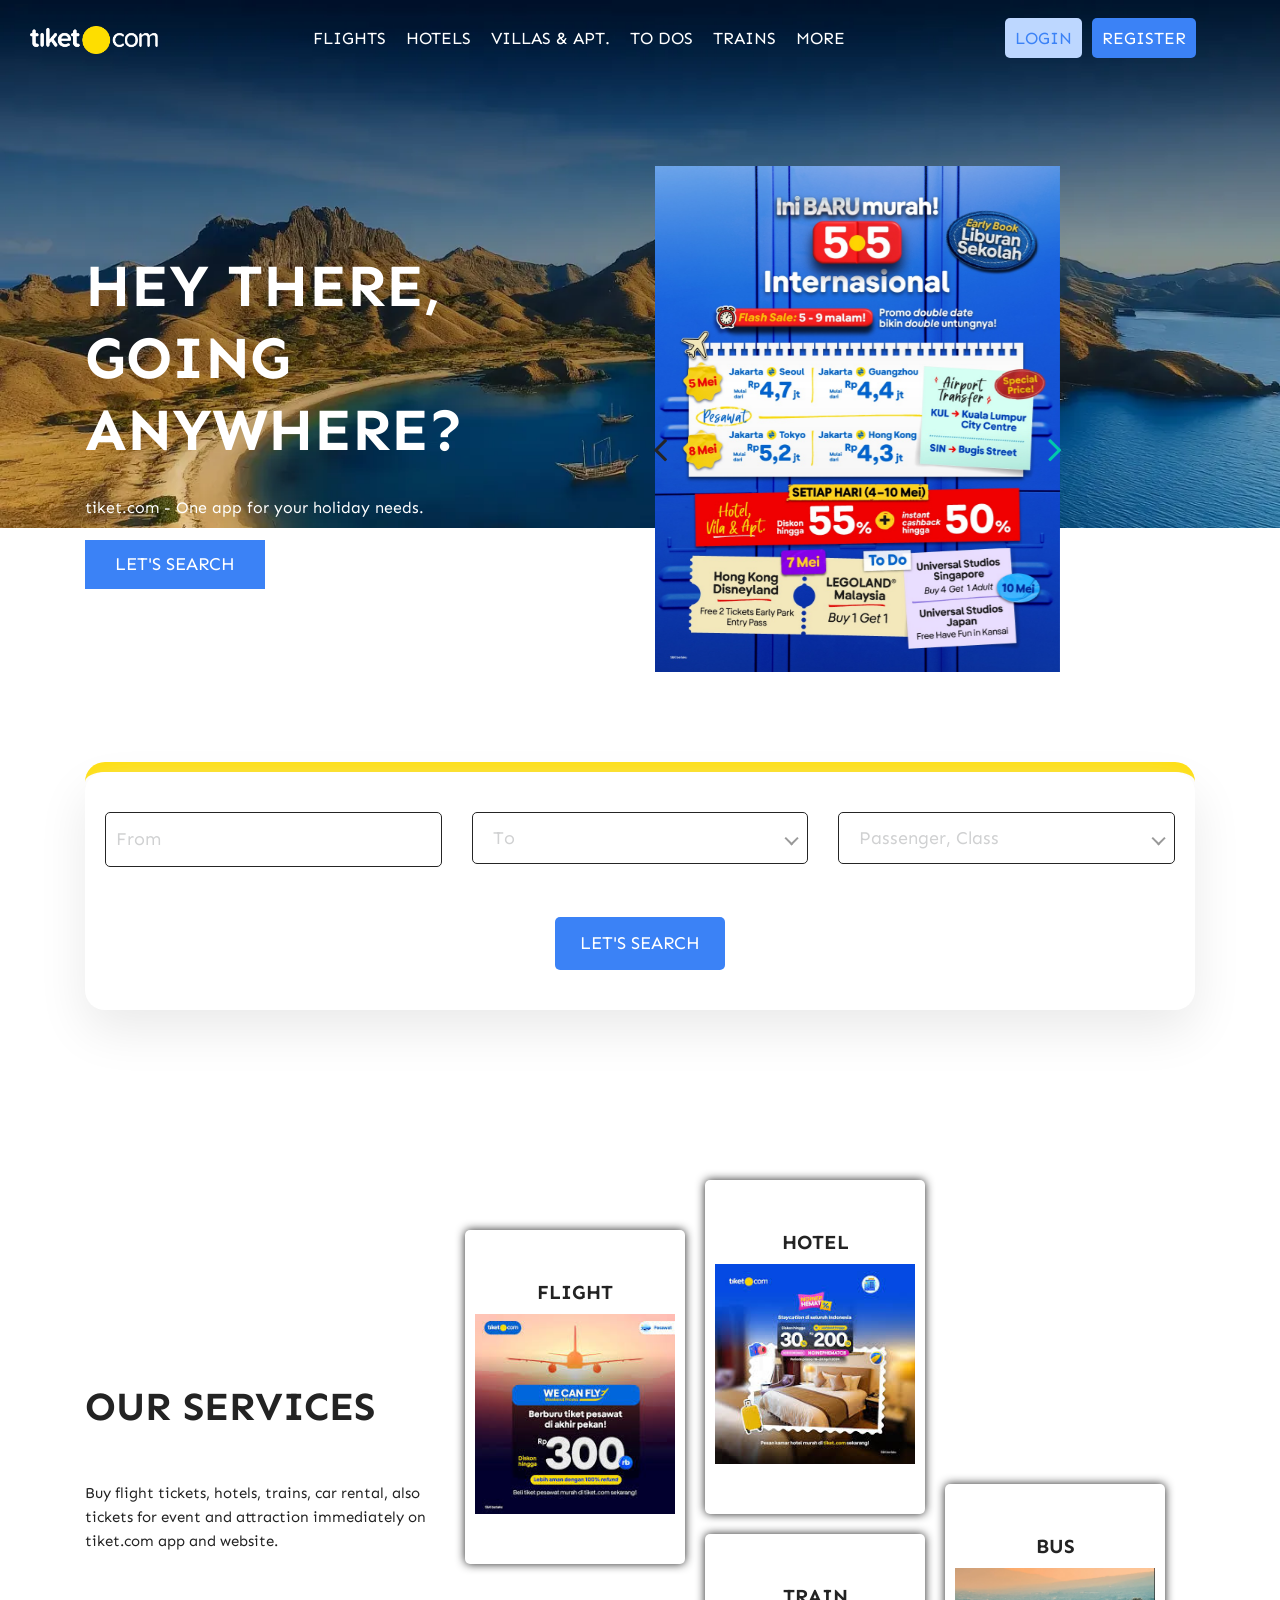
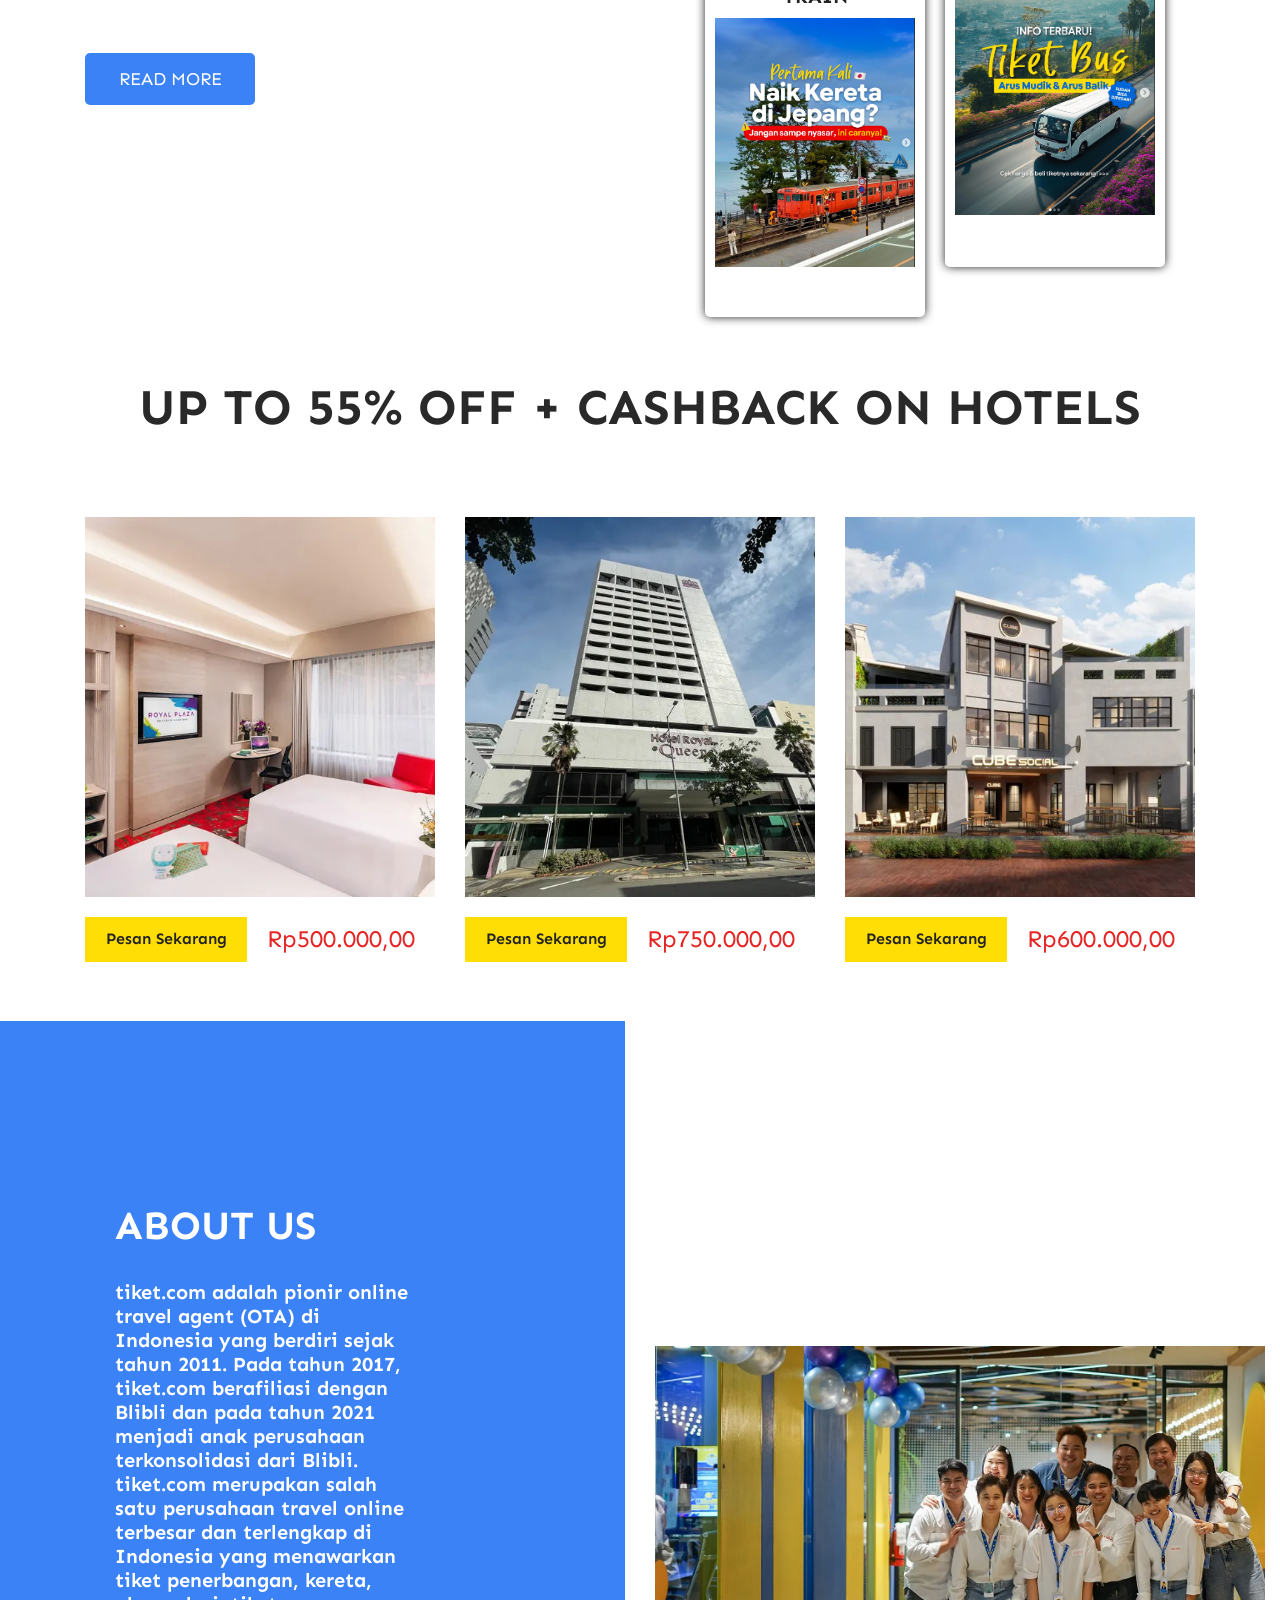
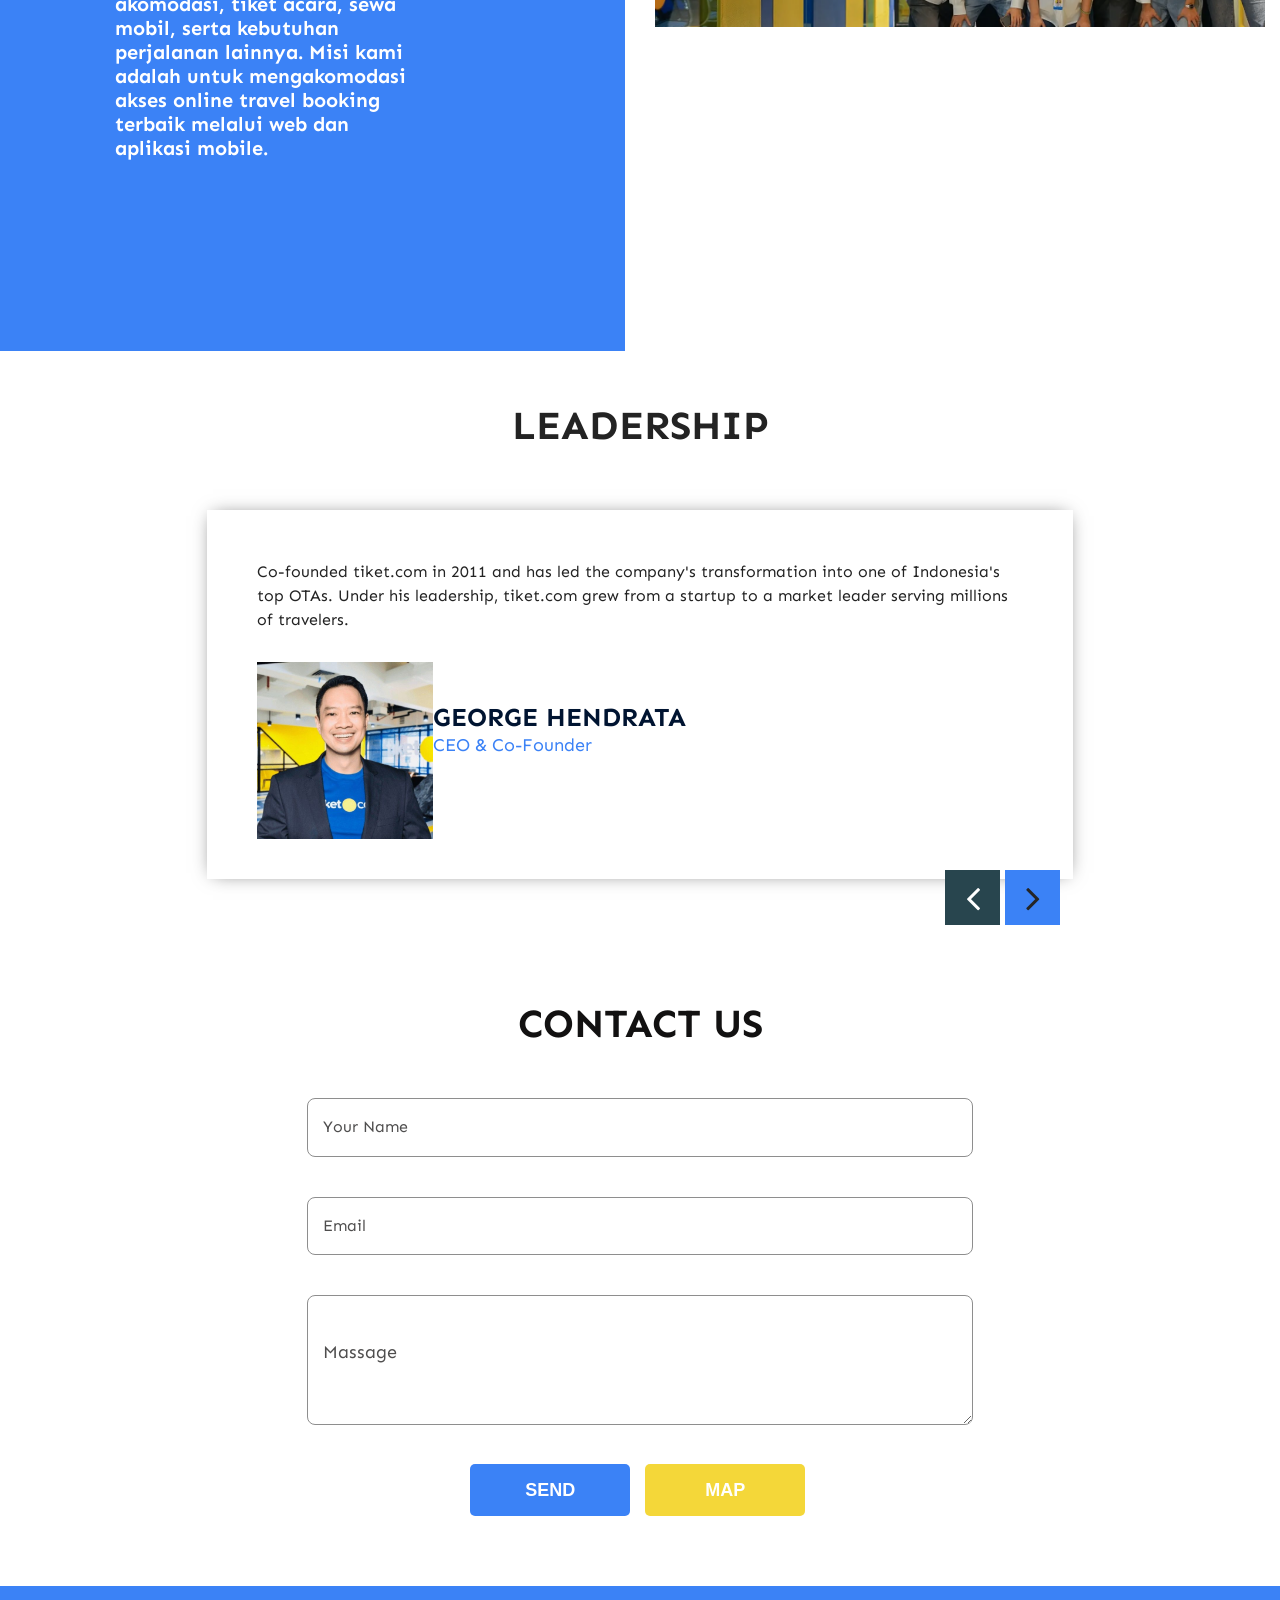
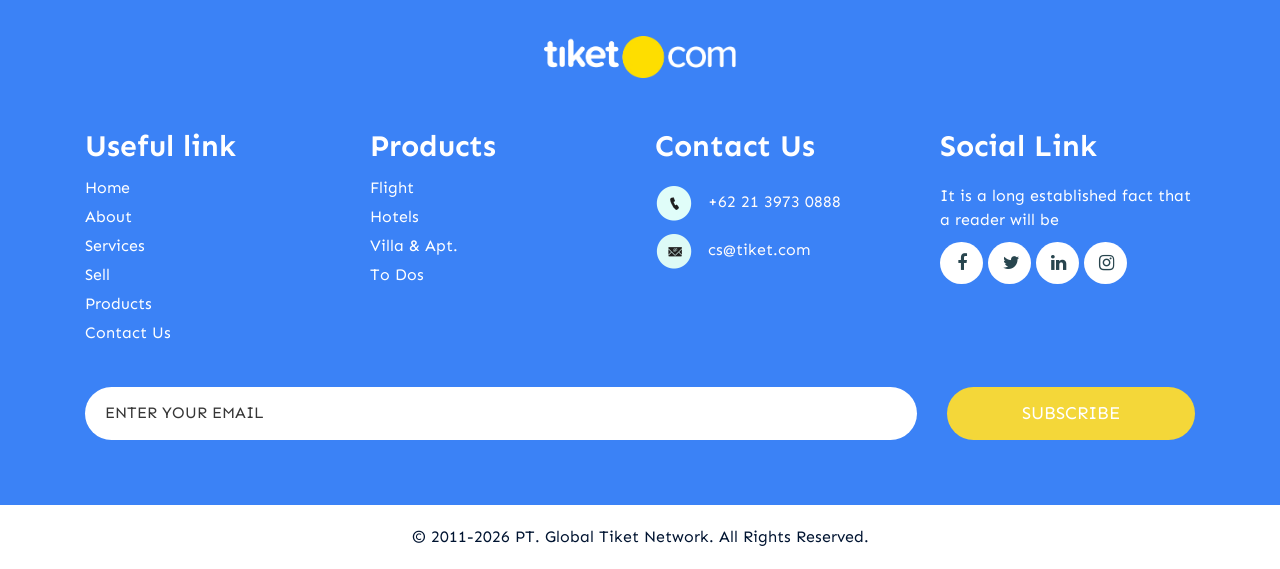
==== 5026241171.html @ 8391f73b "ETS 2026" ====
<!DOCTYPE html>
<html>

<head>
    <!-- basic -->
    <meta charset="utf-8">
    <meta http-equiv="X-UA-Compatible" content="IE=edge">
    <meta name="viewport" content="width=device-width, initial-scale=1">
    <!-- mobile metas -->
    <meta name="viewport" content="width=device-width, initial-scale=1">
    <meta name="viewport" content="initial-scale=1, maximum-scale=1">
    <!-- site metas -->
    <title>Prefix</title>
    <meta name="keywords" content="">
    <meta name="description" content="">
    <meta name="author" content="">
    <!-- bootstrap css -->
    <link rel="stylesheet" type="text/css" href="css/bootstrap.min.css">
    <!-- style css -->
    <link rel="stylesheet" type="text/css" href="css/style.css">
    <!-- Responsive-->
    <link rel="stylesheet" href="css/responsive.css">
    <!-- fevicon -->
    <link rel="icon" href="images/fevicon.png" type="image/gif" />
    <!-- font css -->
    <link href="https://fonts.googleapis.com/css2?family=Sen:wght@400;700;800&display=swap" rel="stylesheet">
    <!-- Scrollbar Custom CSS -->
    <link rel="stylesheet" href="css/jquery.mCustomScrollbar.min.css">
    <!-- Tweaks for older IEs-->
    <link rel="stylesheet" href="https://netdna.bootstrapcdn.com/font-awesome/4.0.3/css/font-awesome.css">
</head>

<body>
    <div class="header_section" style="background-image: url(/images/background.webp);">
        <div class="container-fluid">
            <nav class="navbar navbar-expand-lg navbar-light bg-light">
                <a class="navbar-brand" href="index.html"><img src="images/logo-tiket-terang.webp" height="32px"
                        width="128px"></a>
                <button class="navbar-toggler" type="button" data-toggle="collapse"
                    data-target="#navbarSupportedContent" aria-controls="navbarSupportedContent" aria-expanded="false"
                    aria-label="Toggle navigation">
                    <span class="navbar-toggler-icon"></span>
                </button>
                <div class="collapse navbar-collapse" id="navbarSupportedContent">
                    <ul class="navbar-nav ml-auto">
                        <li class="">
                            <a class="nav-link" href="index.html">Flights</a>
                        </li>
                        <li class="nav-item">
                            <a class="nav-link" href="about.html">Hotels</a>
                        </li>
                        <li class="nav-item">
                            <a class="nav-link" href="pricing.html">Villas & Apt.</a>
                        </li>
                        <li class="nav-item">
                            <a class="nav-link" href="shop.html">To Dos</a>
                        </li>
                        <li class="nav-item">
                            <a class="nav-link" href="services.html">Trains</a>
                        </li>
                        <li class="nav-item">
                            <a class="nav-link" href="services.html">More</a>
                        </li>
                    </ul>
                    <form class="form-inline my-2 my-lg-0">
                        <div class="login_bt">
                            <ul>
                                <li class="active"><a href="#"
                                        style="    background-color: #bdd7ff; color: #3B82F6;">Login </a></li>
                                <li class="active"><a href="#" style="    background-color: #3B82F6;">Register</a></li>
                            </ul>
                        </div>
                    </form>
                </div>
            </nav>
        </div>
        <!-- banner section start -->
        <div class="banner_section layout_padding">
            <div class="container">
                <div class="row" style="display: flex; justify-content: center; align-items: center;">
                    <div class="col-md-6">
                        <h1 class="banner_taital">Hey there,
                            <span style="color: white;">going anywhere?</span>
                        </h1>
                        <p class="banner_text">tiket.com - One app for your holiday needs.</p>
                        <button class="started_text" style="background-color: #3B82F6;"><a href="#">Let's
                                Search</a></button>
                    </div>
                    <div class="col-md-6">
                        <div id="banner_slider" class="carousel slide" data-ride="carousel"
                            style="width: 75%; height: auto  ;">
                            <div class="carousel-inner">
                                <div class="carousel-item active">
                                    <div class="banner_img"><img src="images/postingan 1.jpg"></div>
                                </div>
                                <div class="carousel-item">
                                    <div class="banner_img"><img src="images/postingan 2.jpg"></div>
                                </div>
                            </div>
                            <a class="carousel-control-prev" href="#banner_slider" role="button" data-slide="prev">
                                <i class="fa fa-angle-left"></i>
                            </a>
                            <a class="carousel-control-next" href="#banner_slider" role="button" data-slide="next">
                                <i class="fa fa-angle-right"></i>
                            </a>
                        </div>
                    </div>
                </div>
            </div>
        </div>
        <!-- banner section end -->
    </div>
    <!-- header section end -->
    <!-- select box section start -->
    <div class="container">
        <div class="select_box_section">
            <div class="select_box_main">
                <div class="row">
                    <div class="col-md-4 select-outline">
                        <input type="text" class="enter_bt" placeholder="From" name="Enter Keywords">
                    </div>
                    <div class="col-md-4 select-outline">
                        <select class="mdb-select md-form md-outline colorful-select dropdown-primary">
                            <option value="" disabled selected>To</option>
                            <option value="1">Jakarta</option>
                            <option value="2">Surabaya</option>
                            <option value="3">Bali</option>
                        </select>
                    </div>
                    <div class="col-md-4 select-outline">
                        <select class="mdb-select md-form md-outline colorful-select dropdown-primary">
                            <option value="" disabled selected>Passenger, Class</option>
                            <option value="1">Adult</option>
                            <option value="2">Children </option>
                        </select>
                    </div>
                    <div class="search_btn"><a href="#">Let's Search</a></div>
                </div>
            </div>
        </div>
    </div>
    <!-- services section start -->
    <div class="services_section layout_padding">
        <div class="container">
            <div class="row" style="display: flex; justify-content: center; align-items: center;">
                <div class="col-md-4">
                    <h1 class="services_taital">Our Services</h1>
                    <p class=" services_text">Buy flight tickets, hotels, trains, car rental, also tickets for event and
                        attraction immediately on tiket.com app and website. </p>
                    <div class="readmore_btn"><a href="#">Read More</a></div>
                </div>
                <div class="col-md-8">
                    <h1 class="services_taital">
                        <div class="services_box">
                            <div class="services_box_left">
                                <h5 class="fashion_text">Flight</h5>
                                <div><img src="images/pesawat_1.jpeg" style="width: 200px;"></div>
                            </div>
                            <div class="services_box_right">
                                <h5 class="fashion_text">Hotel</h5>
                                <div><img src="images/hotel_1ig.jpeg" style="width: 200px;"></div>
                            </div>
                        </div>
                        <div class="services_box_2">
                            <div class="services_box_left">
                                <h5 class="fashion_text">Train</h5>
                                <div><img src="images/kereta_jepang.png" style="width: 200px;"></div>
                            </div>
                            <div class="services_box_right">
                                <h5 class="fashion_text">Bus</h5>
                                <div><img src="images/bus_ig.png" style="width: 200px;"></div>
                            </div>
                        </div>
                    </h1>
                </div>
            </div>
        </div>
    </div>
    <!-- services section end -->
    <!-- shop section start -->
    <div class="blog_section layout_padding">
        <div class="container">
            <div class="row">
                <div class="col-md-12">
                    <h1 class="blog_taital">Up to 55% off + cashback on hotels</h1>
                </div>
            </div>
            <div class="blog_section_2">
                <div id="main_slider" class="carousel slide" data-ride="carousel">
                    <div class="carousel-inner">
                        <div class="carousel-item active">
                            <div class="row">
                                <div class="col-md-4" style="">
                                    <div class="blog_img"><img src="images/hotel_rooms.webp" style="object-fit: cover;">
                                    </div>
                                    <div class="callnow_btn"
                                        style="display: flex; justify-content: center; align-items: center;">
                                        <div class="chat_bt"><a href="#">Pesan Sekarang</a></div>
                                        <p style="color: #e52424; font-size: 1.5rem;">Rp500.000,00</p>
                                    </div>
                                </div>
                                <div class="col-md-4" style="">
                                    <div class="blog_img"><img src="images/hotel_2.webp" style="object-fit: cover;">
                                    </div>
                                    <div class="callnow_btn"
                                        style="display: flex; justify-content: center; align-items: center;">
                                        <div class="chat_bt"><a href="#">Pesan Sekarang</a></div>
                                        <p style="color: #e52424; font-size: 1.5rem;">Rp750.000,00</p>
                                    </div>
                                </div>
                                <div class="col-md-4" style="">
                                    <div class="blog_img"><img src="images/hotel_3.webp"
                                            style="object-fit: cover; background-size: cover;"></div>
                                    <div class="callnow_btn"
                                        style="display: flex; justify-content: center; align-items: center;">
                                        <div class="chat_bt"><a href="#">Pesan Sekarang</a></div>
                                        <p style="color: #e52424; font-size: 1.5rem;">Rp600.000,00</p>
                                    </div>
                                </div>
                            </div>
                        </div>


                    </div>
                </div>
            </div>
        </div>
    </div>
    <!-- shop section end -->
    <!-- about section start -->
    <div class="about_section layout_padding">
        <div class="container-fluid">
            <div class="row" style="display: flex; justify-content: center; align-items: center;">
                <div class="col-md-6 padding_left0">
                    <div class="about_taital_main">
                        <h1 class="about_taital">About Us</h1>
                        <h6 class="about_text">tiket.com adalah pionir online travel agent (OTA) di Indonesia yang
                            berdiri sejak tahun 2011. Pada tahun 2017, tiket.com berafiliasi dengan Blibli dan pada
                            tahun 2021 menjadi anak perusahaan terkonsolidasi dari Blibli. tiket.com merupakan salah
                            satu perusahaan travel online terbesar dan terlengkap di Indonesia yang menawarkan tiket
                            penerbangan, kereta, akomodasi, tiket acara, sewa mobil, serta kebutuhan perjalanan lainnya.
                            Misi kami adalah untuk mengakomodasi akses online travel booking terbaik melalui web dan
                            aplikasi mobile.</h6>

                    </div>
                </div>
                <div class="col-md-6">
                    <div class="about_img"><img src="images/tiket_career.webp"></div>
                </div>
            </div>
        </div>
    </div>
    <!-- about section end -->
    <!-- pricing section start -->

    <!-- pricing section end -->
    <!-- customer section end -->
    <div class="customer_section layout_padding">
        <div class="container">
            <div class="row">
                <div class="col-sm-12">
                    <h1 class="customer_taital">Leadership</h1>
                </div>
            </div>
        </div>
        <div id="my_slider" class="carousel slide" data-ride="carousel">
            <div class="carousel-inner">
                <div class="carousel-item active">
                    <div class="customer_section_2">
                        <div class="container">
                            <div class="row">
                                <div class="col-md-12">
                                    <div class="box_main">
                                        <div class="customer_main">
                                            <p class="enim_text">Co-founded tiket.com in 2011 and has led the company's
                                                transformation into one of Indonesia's top OTAs. Under his leadership,
                                                tiket.com grew from a startup to a market leader serving millions of
                                                travelers.</p>
                                            <div class="customer_left">
                                                <div class="customer_img"><img src="images/31_George-Hendrata.jpeg"
                                                        width="180px"></div>
                                            </div>
                                            <div class="customer_right">
                                                <h3 class="customer_name">George Hendrata</h3>
                                                <p class="web_text">CEO & Co-Founder</p>
                                            </div>
                                        </div>
                                    </div>
                                </div>
                            </div>
                        </div>
                    </div>
                </div>
                <div class="carousel-item">
                    <div class="customer_section_2">
                        <div class="container">
                            <div class="row">
                                <div class="col-md-12">
                                    <div class="box_main">
                                        <div class="customer_main">
                                            <p class="enim_text">As Co-Founder and Chief Marketing Officer, Gaery drives
                                                tiket.com's brand strategy and marketing initiatives, making "tiket.com
                                                aja" one of the most recognized travel slogans in Indonesia.</p>
                                            <div class="customer_left">
                                                <div class="customer_img"><img src="images/Gaery.jpeg"></div>
                                            </div>
                                            <div class="customer_right">
                                                <h3 class="customer_name">Gaery Undarsa</h3>
                                                <p class="web_text">Co-Founder & CMO</p>
                                            </div>
                                        </div>
                                    </div>
                                </div>
                            </div>
                        </div>
                    </div>
                </div>
            </div>
            <a class="carousel-control-prev" href="#my_slider" role="button" data-slide="prev">
                <i class="fa fa-angle-left"></i>
            </a>
            <a class="carousel-control-next" href="#my_slider" role="button" data-slide="next">
                <i class="fa fa-angle-right"></i>
            </a>
        </div>
    </div>
    <!-- customer section end -->
    <!-- contact section start -->
    <div class="contact_section layout_padding">
        <div class="container">
            <div class="row">
                <div class="col-sm-12">
                    <h1 class="contact_taital contact_heading">Contact Us</h1>
                </div>
            </div>
            <div class="contact_section_2">
                <div class="row">
                    <div class="col-md-12">
                        <div class="mail_section map_form_container">
                            <form action="">
                                <input type="text" class="mail_text" placeholder="Your Name" name="Your Name">
                                <input type="text" class="mail_text" placeholder="Email" name="Email">
                                <textarea class="massage-bt" placeholder="Massage" rows="5" id="comment"
                                    name="Massage"></textarea>
                                <div class="contact_btn_main">
                                    <div class="send_bt active"><a href="#">Send</a></div>
                                    <div class="map_bt"><a href="#" id="showMap">Map</a></div>
                                </div>
                            </form>
                            <div class="map_main map_container">
                                <div class="map-responsive">
                                    <iframe
                                        src="https://www.google.com/maps/embed?pb=!1m18!1m12!1m3!1d3966.4907300621626!2d106.79654457498607!3d-6.198803060726439!2m3!1f0!2f0!3f0!3m2!1i1024!2i768!4f13.1!3m3!1m2!1s0x2e69f3003b2bec7f%3A0x6e328c4db8b97822!2stiket.com%20Jakarta%20Office!5e0!3m2!1sen!2sid!4v1778140917568!5m2!1sen!2sid"
                                        width="600" height="450" style="border:0;" allowfullscreen="" loading="lazy"
                                        referrerpolicy="no-referrer-when-downgrade"></iframe>
                                    <div class="btn_main">
                                        <div class="map_bt d-flex justify-content-center w-100 map_center"><a href="#"
                                                id="showForm">Form</a></div>
                                    </div>
                                </div>
                            </div>
                        </div>
                    </div>
                </div>
            </div>
        </div>
    </div>
    <!-- contact section end -->
    <!-- footer section start -->
    <div class="footer_section layout_padding">
        <div class="container">
            <div class="row">
                <div class="col-md-12">
                    <div class="footer_logo"><img src="images/logo-tiket-terang.webp"
                            style="width: 12rem; height: auto;"></div>
                </div>
            </div>
            <div class="footer_section_2">
                <div class="row">
                    <div class="col-lg-3 col-sm-6">
                        <h2 class="useful_text">Useful link </h2>
                        <div class="footer_menu">
                            <ul>
                                <li><a href="index.html">Home</a></li>
                                <li><a href="about.html">About</a></li>
                                <li><a href="services.html">Services</a></li>
                                <li><a href="sell.html">Sell</a></li>
                                <li><a href="products.html">Products</a></li>
                                <li><a href="contact.html">Contact Us</a></li>
                            </ul>
                        </div>
                    </div>
                    <div class="col-lg-3 col-sm-6">
                        <h2 class="useful_text">Products</h2>
                        <div class="footer_menu">
                            <ul>
                                <li><a href="#">Flight</a></li>
                                <li><a href="jokri.html">Hotels</a></li>
                                <li><a href="begana.html">Villa & Apt.</a></li>
                                <li><a href="sell.html">To Dos</a></li>
                            </ul>
                        </div>
                    </div>
                    <div class="col-lg-3 col-sm-6">
                        <h2 class="useful_text">Contact Us</h2>
                        <div class="location_text"><img src="images/call-icon.png"><span class="padding_left_15"><a
                                    href="#">+62 21 3973 0888</a></span></div>
                        <div class="location_text"><img src="images/mail-icon.png"><span class="padding_left_15"><a
                                    href="#">cs@tiket.com</a></span></div>
                    </div>
                    <div class="col-lg-3 col-sm-6">
                        <h2 class="useful_text">Social Link</h2>
                        <p class="footer_text">It is a long established fact that a reader will be </p>
                        <div class="social_icon">
                            <ul>
                                <li><a href="#"><i class="fa fa-facebook" aria-hidden="true"></i></a></li>
                                <li><a href="#"><i class="fa fa-twitter" aria-hidden="true"></i></a></li>
                                <li><a href="#"><i class="fa fa-linkedin" aria-hidden="true"></i></a></li>
                                <li><a href="#"><i class="fa fa-instagram" aria-hidden="true"></i></a></li>
                            </ul>
                        </div>
                    </div>
                </div>
            </div>
            <div class="input_main">
                <input type="text" class="email_text" placeholder="Enter your email" name="Enter your email">
                <div class="subscribe_bt"><a href="#">Subscribe</a></div>
            </div>
        </div>
    </div>
    <!-- footer section end -->
    <!-- copyright section start -->
    <div class="copyright_section">
        <div class="container">
            <p class="copyright_text">© 2011-2026 PT. Global Tiket Network. All Rights Reserved.</p>
        </div>
    </div>
    <!-- copyright section end -->
    <!-- Javascript files-->
    <script src="js/jquery.min.js"></script>
    <script src="js/popper.min.js"></script>
    <script src="js/bootstrap.bundle.min.js"></script>
    <script src="js/jquery-3.0.0.min.js"></script>
    <script src="js/plugin.js"></script>
    <!-- sidebar -->
    <script src="js/jquery.mCustomScrollbar.concat.min.js"></script>
    <script src="js/custom.js"></script>
    <!-- javascript -->
    <script>
        // Material Select Initialization
        $(document).ready(function () {
            $('.mdb-select').materialSelect();
            $('.select-wrapper.md-form.md-outline input.select-dropdown').bind('focus blur', function () {
                $(this).closest('.select-outline').find('label').toggleClass('active');
                $(this).closest('.select-outline').find('.caret').toggleClass('active');
            });
        });
    </script>
</body>

</html>
---- css/style.css ----
/*--------------------------------------------------------------------- File Name: style.css ---------------------------------------------------------------------*/


/*--------------------------------------------------------------------- import Files ---------------------------------------------------------------------*/

@import url(animate.min.css);
@import url(normalize.css);
@import url(icomoon.css);
@import url(css/font-awesome.min.css);
@import url(meanmenu.css);
@import url(owl.carousel.min.css);
@import url(swiper.min.css);
@import url(slick.css);
@import url(jquery.fancybox.min.css);
@import url(jquery-ui.css);
@import url(nice-select.css);

/*--------------------------------------------------------------------- skeleton ---------------------------------------------------------------------*/

* {
    box-sizing: border-box !important;
    transition: ease all 0.5s;
}

html {
    scroll-behavior: smooth;
}

body {
    color: #666666;
    font-size: 14px;
    font-family: 'Sen', sans-serif;
    line-height: 1.80857;
    font-weight: normal;
    overflow-x: hidden;
}

a {
    color: #1f1f1f;
    text-decoration: none !important;
    outline: none !important;
    -webkit-transition: all .3s ease-in-out;
    -moz-transition: all .3s ease-in-out;
    -ms-transition: all .3s ease-in-out;
    -o-transition: all .3s ease-in-out;
    transition: all .3s ease-in-out;
}

h1,
h2,
h3,
h4,
h5,
h6 {
    letter-spacing: 0;
    font-weight: normal;
    position: relative;
    padding: 0 0 10px 0;
    font-weight: normal;
    line-height: normal;
    color: #111111;
    margin: 0
}

h1 {
    font-size: 24px
}

h2 {
    font-size: 22px
}

h3 {
    font-size: 18px
}

h4 {
    font-size: 16px
}

h5 {
    font-size: 14px
}

h6 {
    font-size: 13px
}

*,
*::after,
*::before {
    -webkit-box-sizing: border-box;
    -moz-box-sizing: border-box;
    box-sizing: border-box;
}

h1 a,
h2 a,
h3 a,
h4 a,
h5 a,
h6 a {
    color: #212121;
    text-decoration: none !important;
    opacity: 1
}

button:focus {
    outline: none;
}

ul,
li,
ol {
    margin: 0px;
    padding: 0px;
    list-style: none;
}

p {
    margin: 20px;
    font-weight: 300;
    font-size: 15px;
    line-height: 24px;
}

a {
    color: #222222;
    text-decoration: none;
    outline: none !important;
}

a,
.btn {
    text-decoration: none !important;
    outline: none !important;
    -webkit-transition: all .3s ease-in-out;
    -moz-transition: all .3s ease-in-out;
    -ms-transition: all .3s ease-in-out;
    -o-transition: all .3s ease-in-out;
    transition: all .3s ease-in-out;
}

img {
    max-width: 100%;
    height: auto;
}

:focus {
    outline: 0;
}

.paddind_bottom_0 {
    padding-bottom: 0 !important;
}

.btn-custom {
    margin-top: 20px;
    background-color: transparent !important;
    border: 2px solid #ddd;
    padding: 12px 40px;
    font-size: 16px;
}

.lead {
    font-size: 18px;
    line-height: 30px;
    color: #767676;
    margin: 0;
    padding: 0;
}

.form-control:focus {
    border-color: #ffffff !important;
    box-shadow: 0 0 0 .2rem rgba(255, 255, 255, .25);
}

.navbar-form input {
    border: none !important;
}

.badge {
    font-weight: 500;
}

blockquote {
    margin: 20px 0 20px;
    padding: 30px;
}

button {
    border: 0;
    margin: 0;
    padding: 0;
    cursor: pointer;
}

.full {
    float: left;
    width: 100%;
}

.layout_padding {
    padding-top: 50px;
    padding-bottom: 0px;
}

.padding_0 {
    padding: 0px;
}


/* header section start */

.header_section {
    width: 100%;
    float: left;
    background-image: url(../images/banner-bg.png);
    height: auto;
    background-size: 100%;
    background-repeat: no-repeat;
}

.header_section::after {
    content: '';
    position: absolute;
    width: 730px;
    height: 900px;
    left: -40px;
    top: -70px;
    z-index: -1;
    border-bottom-right-radius: 100%;
}

.header_bg {
    background-color: #3B82F6 !important;
}

.header_bg::after {
    display: none;
}

.header_bg {
    background: #fb6818;
    border-bottom: 1px solid #ffffff;
}

.bg-light {
    background-color: transparent !important;
}

.mr-auto,
.mx-auto {
    margin: 0 auto;
    text-align: center;
}

.ml-auto,
.mx-auto {
    margin: 0 auto;
}

.navbar-expand-lg .navbar-nav .nav-link {
    padding: 3px 10px;
    font-size: 17px;
    color: white;
    border-radius: 5px;
    text-transform: uppercase;
}

.navbar-light .navbar-nav .active>.nav-link,
.navbar-light .navbar-nav .nav-link.active,
.navbar-light .navbar-nav .nav-link.show,


.navbar-light .navbar-nav .nav-link:focus,


.navbar-brand {
    margin: 0px;
    float: right;
}

.navbar {
    padding: 15px 15px;
}

.user_icon {
    padding-right: 15px;
}

.login_bt {
    width: 250px;
}

.login_bt ul {
    margin: 0px;
    padding: 0px;
}

.login_bt li a {
    float: left;
    font-size: 17px;
    color: #252525;
    text-transform: uppercase;
    padding: 5px 10px;
    background-color: transparent;
    margin: 0px 5px;
    border-radius: 5px;
}

.login_bt li {
    color: white;
    background-color: white;
}

.login_bt li a:hover {
    color: white;
    background-color: black;
}

.login_bt li.active a {
    color: white;
}


/* header section end */


/* banner section start */

.banner_section {
    width: 100%;
    float: left;
    padding: 90px 0px;
}

.banner_taital {
    width: 90%;
    font-size: 60px;
    color: white;
    text-transform: uppercase;
    font-weight: bold;
}

.banner_text {
    width: 80%;
    font-size: 16px;
    color: white;
    float: left;
    margin-left: 0px;
}

.started_text {
    background-color: #00c8ac;
    width: 180px;
    float: left;
    margin-top: 0px;
}

.started_text a {
    width: 100%;
    float: left;
    padding: 8px 10px;
    color: #ffffff;
    text-align: center;
    font-size: 18px;
    border-radius: 5px;
    text-transform: uppercase;
}

.started_text a:hover {
    color: #252525;
    background-color: #ffffff;
}

#banner_slider a.carousel-control-prev {
    left: -15px;
    top: 263px;
    color: #252525;
}

#banner_slider a.carousel-control-next {
    right: -15px;
    top: 263px;
}

#banner_slider .carousel-control-next,
#banner_slider .carousel-control-prev {
    width: 40px;
    height: 40px;
    opacity: 1;
    font-size: 40px;
    color: #00c8ac;
}

#banner_slider .carousel-control-next:focus,
#banner_slider .carousel-control-next:hover,
#banner_slider .carousel-control-prev:focus,
#banner_slider .carousel-control-prev:hover {
    color: #252525;
}

.play_icon {
    width: 100%;
    float: left;
    position: relative;
    z-index: 5;
    text-align: center;
    margin-top: 80px;
}

.play_icon::before {
    content: '';
    position: absolute;
    top: 48px;
    left: 100px;
    width: 100px;
    height: 100px;
    transform: translate(-50%, -50%);
    background-color: #ffffff;
    border-radius: 100%;
    animation: fadeEffect 1.3s infinite ease;
    box-shadow: 0px 0px 10px 0px;
    right: 0px;
    margin: 0 auto;
    z-index: -1;
}

@keyframes fadeEffect {
    0% {
        transform: translate(-50%, -50%) scale(1);
        opacity: 1
    }

    100% {
        transform: translate(-50%, -50%) scale(1.2);
        opacity: 0;
    }
}


/* banner section end */


/* select box section start */

.select_box_section {
    width: 100%;
    float: left;
    margin-bottom: 100px;
    border-top: 10px solid #ffde05;
    border-radius: 20px;
}

.select_box_main {
    width: 100%;
    background-color: #ffffff;
    height: auto;
    padding: 40px 20px;
    border-radius: 20px;
    box-shadow: 0px 20px 50px 0px #eaeaea !important;
}

.md-outline.select-wrapper+label {
    top: .5em !important;
    z-index: 2 !important;
}

.nice-select {
    width: 100%;
    background-color: transparent !important;
    border: 1px solid #252525;
    border-radius: 5px;
}

.nice-select:after {
    width: 10px;
    height: 10px;
}

.nice-select {
    color: #d0d1d2;
    font-size: 18px;
}

.enter_bt {
    width: 100%;
    float: left;
    font-size: 18px;
    color: #d0d1d2;
    background-color: transparent;
    padding: 10px;
    border: 1px solid #252525;
    border-radius: 5px;
}

input.enter_bt::placeholder {
    color: #d0d1d2;
}

.search_btn {

    width: 170px;
    margin: 0 auto;
    text-align: center;
    padding-top: 50px;
}

.search_btn a {
    width: 100%;
    float: left;
    font-size: 18px;
    color: white;
    text-transform: uppercase;
    background-color: #3B82F6;
    padding: 10px;
    text-align: center;
    border-radius: 5px;
}

.search_btn a:hover {}


/* select box section end */


/* services section start */

.services_section {
    width: 100%;
    float: left;
}

.services_taital {
    width: 100%;
    float: left;
    font-size: 40px;
    color: #232323;
    font-weight: bold;
    text-transform: uppercase;
}

.services_text {
    width: 100%;
    float: left;
    font-size: 15px;
    color: #232323;
    margin-left: 0px;
    padding-top: 20px;
}

.readmore_btn {
    width: 170px;
    float: left;
    margin-top: 80px;
}

.readmore_btn a {
    width: 100%;
    float: left;
    font-size: 18px;
    color: white;
    text-transform: uppercase;
    background-color: #3B82F6;
    padding: 10px;
    border-radius: 5px;
    text-align: center;
}

.readmore_btn a:hover {
    color: #ffffff;
    background-color: #28454e;
}

.services_box {
    width: 100%;
    display: flex;
    margin-top: 20px;
}

.fashion_text {
    width: 100%;
    float: left;
    font-size: 20px;
    color: #232323;
    text-align: center;
    text-transform: uppercase;
    font-weight: bold;
}

.services_box_left {
    width: 220px;
    height: auto;
    padding: 50px 0px;
    text-align: center;
    box-shadow: 0px 0px 10px 0px;
    top: 50px;
    position: relative;
    border-radius: 5px;
}

.services_box_right {
    width: 220px;
    height: auto;
    padding: 50px 0px;
    text-align: center;
    box-shadow: 0px 0px 10px 0px;
    margin-left: 20px;
    border-radius: 5px;
}

.services_box_2 {
    width: 100%;
    display: flex;
    margin-top: 20px;
    padding-left: 240px;
    position: relative;
    top: -50px;
}


/* blog section start */

.blog_section {
    width: 100%;
    float: left;
}

.blog_taital {
    width: 100%;
    float: left;
    font-size: 50px;
    color: #292929;
    text-transform: uppercase;
    font-weight: bold;
    text-align: center;
}

.blog_section_2 {
    width: 100%;
    float: left;
    padding-top: 60px;
}

.blog_img {
    width: 100%;
    float: left;
    position: relative;
}

.blog_img img {
    min-height: 380px;
    margin-top: 10px;
}

.number_text {
    width: 40px;
    height: 40px;
    font-size: 20px;
    color: #fff;
    background-color: #3B82F6;
    text-align: center;
    text-transform: uppercase;
    position: absolute;
    justify-content: center;
    align-items: center;
    padding: 8px;
    top: 0px;
}

.callnow_btn {
    width: 100%;
    display: flex;
    padding-top: 10px;
}

.chat_bt {
    width: 170px;
    float: right;
}

.chat_bt a {
    font-weight: 600;
    width: 100%;
    float: left;
    font-size: 16px;
    color: #232323;
    text-align: center;
    background-color: #ffde05;
    padding: 8px;
}

.chat_bt a:hover {
    color: #ffffff;
    background-color: #28454e;
}

.call_bt {
    width: 170px;
    float: right;
    margin-left: 20px;
}

.call_bt a {
    width: 100%;
    float: right;
    font-size: 16px;
    color: #232323;
    text-align: center;
    background-color: #3B82F6;
    padding: 8px;
}

.call_bt a:hover {
    color: #ffffff;
    background-color: #28454e;
}

.call_bt.active a {
    color: #ffffff;
    background-color: #28454e;
}

#main_slider a.carousel-control-prev {
    left: -80px;
    top: 150px;
}

#main_slider a.carousel-control-next {
    right: -80px;
    top: 150px;
}

#main_slider .carousel-control-next,
#main_slider .carousel-control-prev {
    width: 40px;
    height: 40px;
    opacity: 1;
    font-size: 50px;
    color: #252525;
}

#main_slider .carousel-control-next:focus,
#main_slider .carousel-control-next:hover,
#main_slider .carousel-control-prev:focus,
#main_slider .carousel-control-prev:hover {
    color: #00c8ac;
}


/* blog section end */


/* about_section section start */

.about_section {
    width: 100%;
    float: left;
}

.about_taital_main {
    width: 100%;
    float: left;
    padding: 180px 0px 181px 115px;
    background-color: #3B82F6;
    height: auto;
    background-size: 100%;
}

.about_taital {
    width: 100%;
    float: left;
    font-size: 40px;
    color: white;
    font-weight: bold;
    text-transform: uppercase;
}

.about_text {
    width: 60%;
    float: left;
    font-size: 20px;
    color: white;
    margin: 0px;
    padding-top: 20px;
    font-weight: bold;
}

.btn_main {
    width: 100%;
    float: left;
    padding-top: 40px;
}

.started_bt {
    width: 175px;
    float: left;
}

.started_bt a {
    width: 100%;
    float: left;
    font-size: 18px;
    background-color: #28454e;
    color: #ffffff;
    text-align: center;
    padding: 8px;
}

.started_bt a:hover {
    color: #ffffff;
    background-color: #df3a14;
}

.buy_bt {
    width: 175px;
    float: left;
}

.buy_bt a {
    width: 100%;
    float: left;
    font-size: 18px;
    background-color: #28454e;
    color: #ffffff;
    text-align: center;
    padding: 8px;
    margin-left: 10px;
}

.buy_bt a:hover {
    color: #ffffff;
    background-color: #df3a14;
}

.buy_bt.active a {
    color: #ffffff;
    background-color: #df3a14;
}

.about_img {
    width: 100%;
    float: left;
}

.padding_left0 {
    padding-left: 0px;
}


/* about section end */


/* pricing section start */

.pricing_section {
    width: 100%;
    float: left;
}

.pricing_taital {
    width: 100%;
    float: left;
    font-size: 50px;
    color: #2c2b2b;
    text-align: center;
    font-weight: bold;
    text-transform: uppercase;
}

.pricing_section_2 {
    width: 100%;
    float: left;
    margin-top: 40px;
}

.pricing_box {
    width: 100%;
    background-color: #ffffff;
    height: 305px;
    padding: 0px 0px 20px 0px;
    border-radius: 5px;
}

.pricing_box:hover {
    box-shadow: 0px 0px 10px 0px;
}

.pricing_box.active {
    box-shadow: 0px 0px 10px 0px;
}

.pricing_box .readmore_bt a:hover {
    color: #ffffff;
    background-color: #28454e;
}

.pricing_box.active .readmore_bt a {
    color: #ffffff;
    background-color: #28454e;
}

.pricing_box:hover .regular_text {
    color: #252525;
    background-color: #3B82F6;
}

.regular_text {
    width: 100%;
    font-size: 18px;
    text-align: center;
    text-transform: uppercase;
    color: #ffffff;
    padding: 10px;
    background-color: #28454e;
    border-radius: 5px;
}

.taital_main {
    width: 70%;
    display: flex;
    margin: 0 auto;
    text-align: center;
    justify-content: center;
}

.dolor_text {
    font-size: 26px;
    color: #2c2b2b;
    font-weight: bold;
    padding-top: 20px;
}

.dolor_text_1 {
    font-size: 50px;
    color: #00c8ac;
    font-weight: bold;
}

.month_text {
    font-size: 16px;
    color: #00c8ac;
    margin: 0px;
    padding-top: 30px;
    text-transform: uppercase;
}

.using_text {
    width: 45%;
    font-size: 16px;
    text-align: center;
    color: #2a2a29;
    margin: 0 auto;
    padding: 20px 0px;
}

.readmore_bt {
    width: 170px;
    margin: 0 auto;
    text-align: center;
    padding-top: 30px;
}

.readmore_bt a {
    width: 100%;
    float: left;
    font-size: 18px;
    background-color: #3B82F6;
    color: #28454e;
    text-align: center;
    padding: 8px;
    border-radius: 5px;
    text-transform: uppercase;
}

.readmore_bt a:hover {
    color: #ffffff;
    background-color: #28454e;
}


/* pricing section end */


/* customer section start */

.customer_section {
    width: 100%;
    float: left;
}

.customer_taital {
    width: 100%;
    float: left;
    font-size: 40px;
    color: #232323;
    font-weight: bold;
    text-transform: uppercase;
    text-align: center;
}

.customer_section_2 {
    width: 70%;
    margin: 0 auto;
    margin-top: 50px;
    padding-bottom: 60px;
}

.box_main {
    width: 100%;
    float: left;
    background-color: #ffffff;
    padding: 0px 50px 40px 50px;
    box-shadow: 0px 0px 18px -6px;
    margin-bottom: 10px;
}

.customer_main {
    width: 100%;
    margin-top: 50px;
}

.customer_left {
    width: 23%;
    float: left;
}

.customer_right {
    width: 70%;
    float: left;
    margin-top: 40px;
}

.customer_name {
    width: 100%;
    float: left;
    font-size: 26px;
    font-weight: bold;
    color: #001431;
    padding-bottom: 0px;
    text-transform: uppercase;
}

.enim_text {
    width: 100%;
    float: left;
    font-size: 16px;
    color: #232323;
    margin: 0px;
    padding-bottom: 30px;
}

.web_text {
    width: 100%;
    float: left;
    font-size: 18px;
    margin: 0px;
    color: #3B82F6;
}

.box_main::after {
    content: '';
    position: absolute;
    width: 300px;
    height: 430px;
    left: -40px;
    top: -40px;
    z-index: -1;
}

#my_slider a.carousel-control-prev {
    left: initial;
    top: 410px;
    right: 280px;
    background-color: #28454e;
    color: #ffffff;
}

#my_slider a.carousel-control-next {
    right: 220px;
    top: 410px;
}

#my_slider .carousel-control-next,
#my_slider .carousel-control-prev {
    width: 55px;
    height: 55px;
    background: #3B82F6;
    opacity: 1;
    font-size: 40px;
    color: #252525;
}

#my_slider .carousel-control-next:focus,
#my_slider .carousel-control-next:hover,
#my_slider .carousel-control-prev:focus,
#my_slider .carousel-control-prev:hover {
    color: #ffffff;
    background-color: #28454e;
}


/* customer section end */


/* contact section start */

.contact_section {
    width: 100%;
    float: left;
}

.contact_taital {
    width: 100%;
    float: left;
    font-size: 40px;
    color: #121111;
    text-transform: uppercase;
    text-align: center;
    font-weight: bold;
}

.contact_section_2 {
    width: 60%;
    margin: 0 auto;
    padding-bottom: 70px;
}

.contact_section .map_form_container .map_container {
    display: none;
}

.contact_section .map_form_container.map_show form {
    display: none;
}

.contact_section .map_form_container.map_show .map_container {
    display: block;
}

.mail_section {
    width: 100%;
    float: left;
}

.mail_text {
    width: 100%;
    float: left;
    font-size: 16px;
    color: #4f4e4e;
    border: 1px solid #8e8e8e;
    background-color: transparent;
    padding: 14px 15px;
    margin-top: 40px;
    border-radius: 8px;
}

input.mail_text::placeholder {
    color: #4f4e4e;
}

.massage-bt {
    color: #4f4e4e;
    width: 100%;
    height: 130px;
    font-size: 18px;
    background-color: transparent;
    padding: 40px 15px 0px 15px;
    border: 1px solid #8e8e8e;
    margin-top: 40px;
    border-radius: 8px;
}

textarea#comment::placeholder {
    color: #4f4e4e;
}

.contact_btn_main {
    width: 51%;
    margin: 0 auto;
    text-align: center;
}

.send_bt {
    width: 160px;
    float: left;
}

.send_bt a {
    width: 100%;
    text-align: center;
    font-size: 18px;
    color: #ffffff;
    background-color: #3B82F6;
    padding: 10px;
    text-transform: uppercase;
    margin-top: 30px;
    display: block;
    font-weight: bold;
    border-radius: 5px;
    font-family: 'poppins', sans-serif;
}

.send_bt a:hover {
    color: #fff;
    background-color: #00c6aa;
}

.send_bt.active a {
    color: #ffffff;
    background-color: #3B82F6;
}

.map_bt {
    width: 160px;
    float: left;
    margin-left: 15px;
}

.map_bt a {
    width: auto;
    text-align: center;
    font-size: 18px;
    color: white;
    background-color: #f4d739;
    padding: 10px 60px;
    text-transform: uppercase;
    margin-top: 30px;
    display: block;
    font-weight: bold;
    border-radius: 5px;
    font-family: 'poppins', sans-serif;
}

.map_bt a:hover {
    color: #fff;
}

.map_center {
    width: auto;
}

.map_main {
    width: 100%;
    float: left;
    padding-top: 40px;
}


/* contact section end */


/* footer section start */

.footer_section {
    width: 100%;
    float: left;
    background-color: #3B82F6;
    height: auto;
    padding-bottom: 65px;
}

.footer_logo {
    width: 100%;
    float: left;
    text-align: center;
}

.input_main {
    width: 100%;
    display: flex;
    padding-top: 40px;
}

.email_text {
    width: 90%;
    font-size: 16px;
    color: #363636;
    background-color: #ffffff;
    border-radius: 0px;
    text-transform: uppercase;
    border-radius: 30px;
    border: 0px !important;
    padding: 10px 20px;
    margin-right: 30px;
}

input.email_text::placeholder {
    color: #363636;
}

.subscribe_bt {
    width: 300px;
    float: left;
}

.subscribe_bt a {
    width: 100%;
    float: left;
    background-color: #f4d739;
    color: white;
    text-align: center;
    padding: 10px;
    text-transform: uppercase;
    border-radius: 30px;
    font-size: 18px;
}


.footer_section_2 {
    width: 100%;
    float: left;
    padding-top: 50px;
}

.useful_text {
    width: 100%;
    font-size: 30px;
    color: #ffffff;
    font-weight: bold;
}

.footer_text {
    width: 100%;
    float: left;
    font-size: 16px;
    color: #ffffff;
    margin: 0px;
    padding-top: 10px;
}

.footer_menu {
    width: 100%;
    float: left;
}

.footer_menu ul {
    margin: 0px;
    padding: 0px;
}

.footer_menu li {
    font-size: 16px;
    color: #ffffff;
}

.footer_menu li a {
    color: #ffffff;
}

.footer_menu li a:hover {
    color: #00c6aa;
}

.location_text {
    width: 100%;
    float: left;
    font-size: 16px;
    color: #fffcfc;
    padding-top: 10px;
}

.useful_text {
    padding-top: 30px;
}

.footer_section_2 {
    padding-top: 20px;
}

.location_text a {
    color: #fffcfc;
}

.location_text a:hover {
    color: #f4d739;
}

.padding_left_15 {
    padding-left: 15px;
}

.social_icon {
    width: 100%;
    float: left;
}

.social_icon ul {
    margin: 0px;
    padding: 0px;
    display: inline-block;
}

.social_icon li {
    float: left;
}

.social_icon li a {
    float: left;
    padding: 5px 15px;
    background-color: #ffffff;
    color: #28454e;
    border-radius: 100%;
    font-size: 18px;
    margin-right: 5px;
    width: 43px;
    text-align: center;
    margin-top: 10px;
}

.social_icon li a:hover {
    background-color: #3B82F6;
    color: #252525;
}


/* footer section end */


/* copyright section start */

.copyright_section {
    width: 100%;
    float: left;
    background-color: white;
    height: auto;
}

.copyright_text {
    width: 100%;
    float: left;
    font-size: 16px;
    color: #001431;
    text-align: center;
    margin-left: 0px;
}

.copyright_text a {
    color: #ffffff;
}

.copyright_text a:hover {
    color: #00c6aa;
}


/* copyright section end */

.margin_top90 {
    margin-top: 90px;
}
---- css/responsive.css ----
/*--------------------------------------------------------------------- File Name: responsive.css ---------------------------------------------------------------------*/


/*------------------------------------------------------------------- 991px x 768px ---------------------------------------------------------------------*/

@media only screen and (min-width: 768px) and (max-width: 991px) {
    .header-search {
        padding: 15px 0px;
    }
}


/*------------------------------------------------------------------- 767px x 599px ---------------------------------------------------------------------*/

@media only screen and (min-width: 599px) and (max-width: 767px) {
    .logo {
        text-align: center;
    }
    .cart-content-right {
        padding-bottom: 5px;
    }
    .mg {
        margin: 0px 0px;
    }
    .menu-area-main {
        height: 256px;
        overflow-y: auto;
    }
    .megamenu>.row [class*="col-"] {
        padding: 0px;
    }
    .menu-area-main .megamenu .men-cat {
        padding: 0px 15px;
    }
    .menu-area-main .megamenu .women-cat {
        padding: 0px 15px;
    }
    .menu-area-main .megamenu .el-cat {
        padding: 0px 15px;
    }
    .mean-container .mean-nav ul li a.mean-expand {
        height: 19px;
    }
    .category-box.women-box {
        display: none;
    }
    .cart-box {
        display: inline-block;
        margin: 0px 30px;
    }
    .wish-box {
        float: none;
        margin: 0px 30px;
        display: inline-block;
    }
    .menu-add {
        display: none;
    }
    .category-box {
        display: none;
    }
    .mean-container .mean-nav ul li ol {
        padding: 0px;
    }
    .mean-container .mean-nav ul li a {
        padding: 10px 20px;
        width: 94.8%;
    }
    .mean-container .mean-nav ul li li a {
        width: 92%;
        padding: 1em 4%;
    }
    .mean-container .mean-nav ul li li li a {
        width: 100%;
    }
    .header-search {
        padding: 15px 0px;
    }
    #collapseFilter.d-md-block {
        padding: 30px 0px;
    }
}


/*------------------------------------------------------------------- 599px x 280px ---------------------------------------------------------------------*/

@media only screen and (min-width: 280px) and (max-width: 599px) {
    .cart-content-right {
        padding-bottom: 5px;
    }
    .megamenu>.row [class*="col-"] {
        padding: 0px;
    }
    .menu-area-main .megamenu .men-cat {
        padding: 0px 15px;
    }
    .menu-area-main .megamenu .women-cat {
        padding: 0px 15px;
    }
    .menu-area-main .megamenu .el-cat {
        padding: 0px 15px;
    }
    .mean-container .mean-nav ul li a {
        padding: 1em 4%;
        width: 92%;
    }
    .mean-container .mean-nav ul li li a {
        width: 90%;
        padding: 1em 5%;
    }
    .mean-container .sub-full.megamenu-categories ol li a {
        padding: 5px 0px;
        text-transform: capitalize;
        width: 100%;
    }
    .megamenu .sub-full.megamenu-categories .women-box .banner-up-text a {
        width: auto;
        border: none;
        float: none;
    }
    .menu-area-main {
        height: 45px;
        overflow-y: auto;
    }
    .mean-container .mean-nav ul li a.mean-expand {
        top: 0;
    }
}

@media (min-width: 992px) and (max-width: 1199px) {
    #main_slider a.carousel-control-prev {
        top: 55%;
    }
    #main_slider a.carousel-control-next {
        top: 55%;
    }
    .navbar-expand-lg .navbar-nav .nav-link {
        padding: 3px 7px;
        font-size: 15px;
    }
    .login_bt li a {
        font-size: 15px;
    }
    .login_bt {
        width: 230px;
    }
    .navbar-brand {
        width: 10%;
    }
    .header_section::after {
        width: 460px;
        height: 790px;
        left: -40px;
        top: -70px;
    }
    .header_section::after {
        width: 530px;
        height: 790px;
        left: -40px;
        top: -70px;
    }
    .services_box_2 {
        padding-left: 150px;
        top: 0;
    }
    .banner_taital {
        width: 80%;
        font-size: 44px;
    }
    .banner_text {
        width: 90%;
        font-size: 15px;
    }
    .select_box_section {
        margin-bottom: 0px;
    }
    .services_taital {
        font-size: 28px;
    }
    .services_box_left {
        top: 0;
    }
    .services_box_2 {
        padding-left: 150px;
        top: 0;
    }
    .blog_taital {
        font-size: 40px;
    }
    .blog_img {
        margin-top: 20px;
    }
    .number_text {
        top: 0px;
    }
    .about_taital_main {
        padding: 100px 0px 100px 15px;
    }
    .about_text {
        width: 70%;
    }
    .started_bt {
        width: 170px;
        float: left;
    }
    .buy_bt {
        width: 170px;
        float: left;
    }
    .taital_main {
        width: 90%;
    }
    .using_text {
        width: 55%;
    }
    .customer_section_2 {
        width: 90%;
    }
    .box_main::after {
        height: 450px;
    }
    #my_slider a.carousel-control-next {
        right: 53px;
        top: 430px;
    }
    #my_slider a.carousel-control-prev {
        top: 430px;
        right: 120px;
    }
    .customer_right {
        margin-top: 25px;
    }
    .contact_section_2 {
        width: 80%;
    }
}

@media (min-width: 768px) and (max-width: 991px) {
    #main_slider a.carousel-control-prev {
        top: 55%;
    }
    #main_slider a.carousel-control-next {
        top: 55%;
    }
    .navbar-toggler {
        background-color: #fff;
        border: 1px solid #fff;
    }
    .navbar-expand-lg .navbar-nav .nav-link {
        text-align: center;
    }
    .header_section::after {
        width: 460px;
        height: 790px;
        left: -40px;
        top: -70px;
    }
    .banner_taital {
        width: 100%;
        font-size: 44px;
    }
    .banner_text {
        width: 90%;
        font-size: 15px;
    }
    .select_box_section {
        margin-bottom: 0px;
    }
    .services_taital {
        font-size: 28px;
    }
    .services_box_left {
        top: 0;
    }
    .services_box_2 {
        padding-left: 0;
        top: 0;
    }
    .blog_taital {
        font-size: 40px;
    }
    .blog_img {
        margin-top: 20px;
    }
    .number_text {
        top: 0px;
    }
    .about_taital_main {
        padding: 45px 0px 45px 15px;
    }
    .about_text {
        width: 90%;
    }
    .started_bt {
        width: 170px;
        float: left;
    }
    .buy_bt {
        width: 170px;
        float: left;
    }
    .taital_main {
        width: 90%;
    }
    .using_text {
        width: 65%;
    }
    .customer_section_2 {
        width: 90%;
    }
    .box_main::after {
        height: 450px;
    }
    #my_slider a.carousel-control-next {
        right: 53px;
        top: 430px;
    }
    #my_slider a.carousel-control-prev {
        top: 430px;
        right: 120px;
    }
    .customer_right {
        margin-top: 25px;
    }
    .contact_section_2 {
        width: 100%;
    }
}

@media (min-width: 576px) and (max-width: 767px) {
    #main_slider a.carousel-control-prev {
        top: 103%;
    }
    #main_slider a.carousel-control-next {
        top: 103%;
    }
    .header_section::after {
        display: none;
    }
    .banner_taital {
        width: 60%;
        font-size: 40px;
    }
    .navbar-expand-lg .navbar-nav .nav-link {
        text-align: center;
    }
    .banner_text {
        width: 80%;
        font-size: 16px;
    }
    .play_icon {
        margin-top: 30px;
    }
    .banner_img {
        margin-top: 50px;
    }
    #banner_slider a.carousel-control-prev {
        left: -15px;
        top: 320px;
    }
    #banner_slider a.carousel-control-next {
        right: -15px;
        top: 320px;
    }
    #my_slider a.carousel-control-next {
        right: 33px;
        top: 450px;
    }
    #my_slider a.carousel-control-prev {
        left: initial;
        top: 450px;
        right: 100px;
    }
    .nice-select {
        margin-top: 20px;
    }
    .select_box_section {
        margin-bottom: 0px;
    }
    .blog_taital {
        font-size: 30px;
    }
    .blog_img {
        margin-top: 10px;
    }
    .blog_img img {
        width: 100%;
    }
    .number_text {
        top: 0px;
    }
    .callnow_btn {
        padding-bottom: 30px;
    }
    .about_taital_main {
        padding: 90px 0px 15px 15px;
    }
    .about_text {
        width: 100%;
    }
    .started_bt {
        width: 140px;
    }
    .buy_bt {
        width: 140px;
    }
    .padding_left0 {
        padding: 0px;
    }
    .pricing_taital {
        font-size: 28px;
    }
    .using_text {
        width: 55%;
        padding: 20px 0px;
    }
    .pricing_box {
        margin-top: 40px;
    }
    .customer_taital {
        font-size: 30px;
    }
    .customer_section_2 {
        width: 100%;
    }
    .box_main {
        padding: 0px 15px 20px 15px;
    }
    .customer_left {
        width: 30%;
    }
    .customer_right {
        margin-top: 5px;
        padding-left: 20px;
    }
    .customer_section_2 {
        padding-bottom: 0;
    }
    .contact_section_2 {
        width: 100%;
        padding-bottom: 70px;
    }
    .contact_btn_main {
        width: 60%;
    }
    .send_bt {
        width: 137px;
        float: left;
    }
    .map_bt {
        width: 137px;
        float: left;
    }
    .map_bt a {
        padding: 10px 0px;
    }
    .input_main {
        display: flex;
    }
    .email_text {
        width: 70%;
        margin-right: 20px;
    }
    .subscribe_bt a {
        padding: 8px;
    }
    .subscribe_bt {
        width: 170px;
    }
    .readmore_btn {
        margin-top: 20px;
    }
    .services_box_left {
        top: 0;
    }
    .services_box_2 {
        margin-top: 20px;
        padding-left: 0;
        top: 0px;
    }
    .fashion_text {
        font-size: 18px;
    }
    .services_box_left {
        width: 250px;
    }
    .services_box_right {
        width: 250px;
    }
}

@media (max-width: 575px) {
    #main_slider a.carousel-control-prev {
        top: 103%;
    }
    #main_slider a.carousel-control-next {
        top: 103%;
    }
    .header_section::after {
        display: none;
    }
    .banner_taital {
        width: 100%;
        font-size: 38px;
    }
    .banner_text {
        width: 100%;
        font-size: 16px;
    }
    .navbar-expand-lg .navbar-nav .nav-link {
        text-align: center;
    }
    .play_icon {
        margin-top: 30px;
    }
    .banner_img {
        margin-top: 50px;
    }
    #banner_slider a.carousel-control-prev {
        left: -15px;
        top: 120px;
    }
    #banner_slider a.carousel-control-next {
        right: -15px;
        top: 120px;
    }
    .select_box_section {
        margin-bottom: 0px;
    }
    .readmore_btn {
        margin-top: 20px;
    }
    .services_box_left {
        top: 0;
    }
    .services_box_2 {
        margin-top: 20px;
        padding-left: 0;
        top: 0px;
    }
    .fashion_text {
        font-size: 18px;
    }
    .nice-select {
        margin-top: 20px;
    }
    .blog_taital {
        font-size: 30px;
    }
    .blog_img {
        margin-top: 10px;
    }
    .blog_img img {
        width: 100%;
    }
    .number_text {
        top: 0px;
    }
    .callnow_btn {
        padding-bottom: 30px;
    }
    .about_taital_main {
        padding: 90px 0px 15px 15px;
    }
    .about_text {
        width: 100%;
    }
    .started_bt {
        width: 140px;
    }
    .buy_bt {
        width: 140px;
    }
    .padding_left0 {
        padding: 0px;
    }
    .pricing_taital {
        font-size: 28px;
    }
    .using_text {
        width: 55%;
        padding: 20px 0px;
    }
    .pricing_box {
        margin-top: 40px;
    }
    .customer_taital {
        font-size: 30px;
    }
    .customer_section_2 {
        width: 100%;
    }
    .box_main {
        padding: 0px 15px 20px 15px;
    }
    .customer_left {
        width: 30%;
    }
    .customer_right {
        margin-top: 5px;
        padding-left: 20px;
    }
    .customer_section_2 {
        padding-bottom: 0;
    }
    .contact_section_2 {
        width: 100%;
        padding-bottom: 70px;
    }
    .contact_btn_main {
        width: 100%;
    }
    .send_bt {
        width: 137px;
        float: left;
    }
    .map_bt {
        width: 137px;
        float: left;
    }
    .map_bt a {
        padding: 10px 0px;
    }
    .input_main {
        display: block;
    }
    .email_text {
        width: 100%;
        margin-right: 0px;
    }
    .subscribe_bt {
        margin-top: 20px;
    }
    .subscribe_bt a {
        padding: 8px;
    }
    .subscribe_bt {
        width: 170px;
    }
}
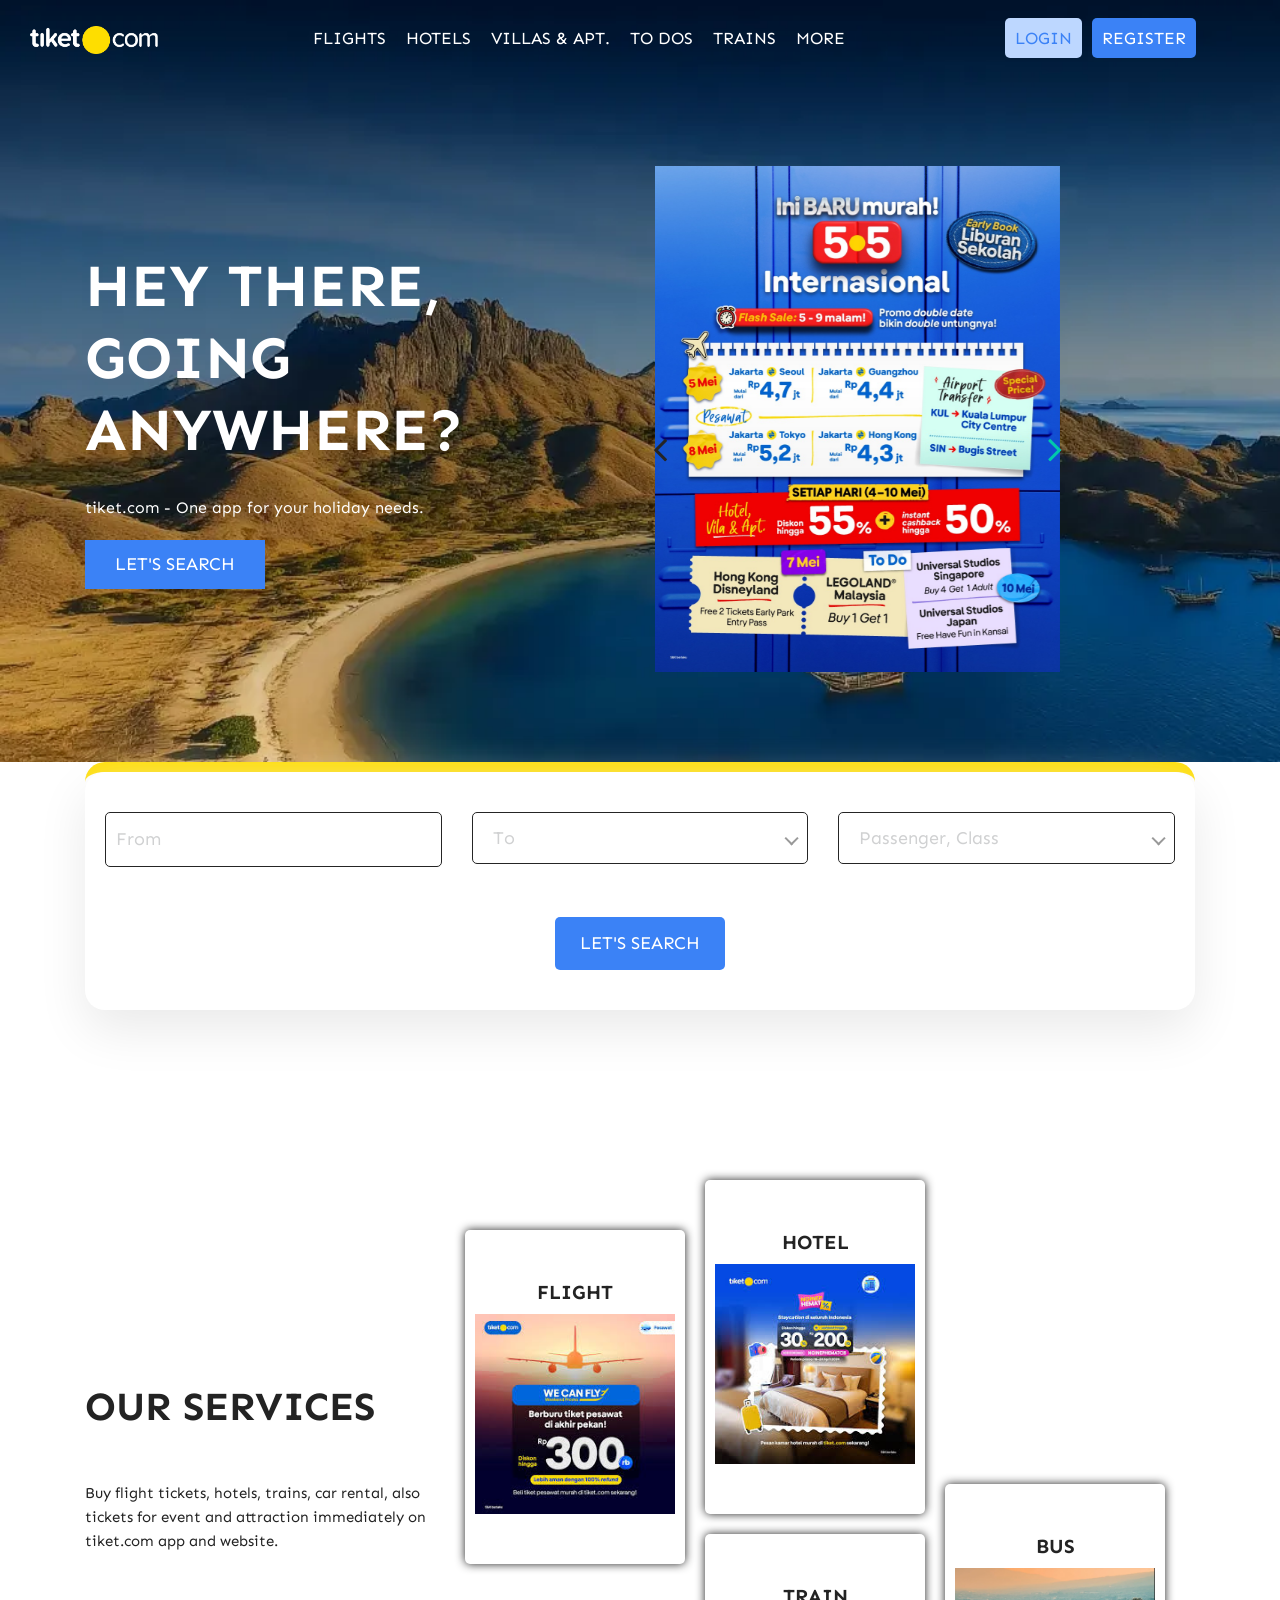
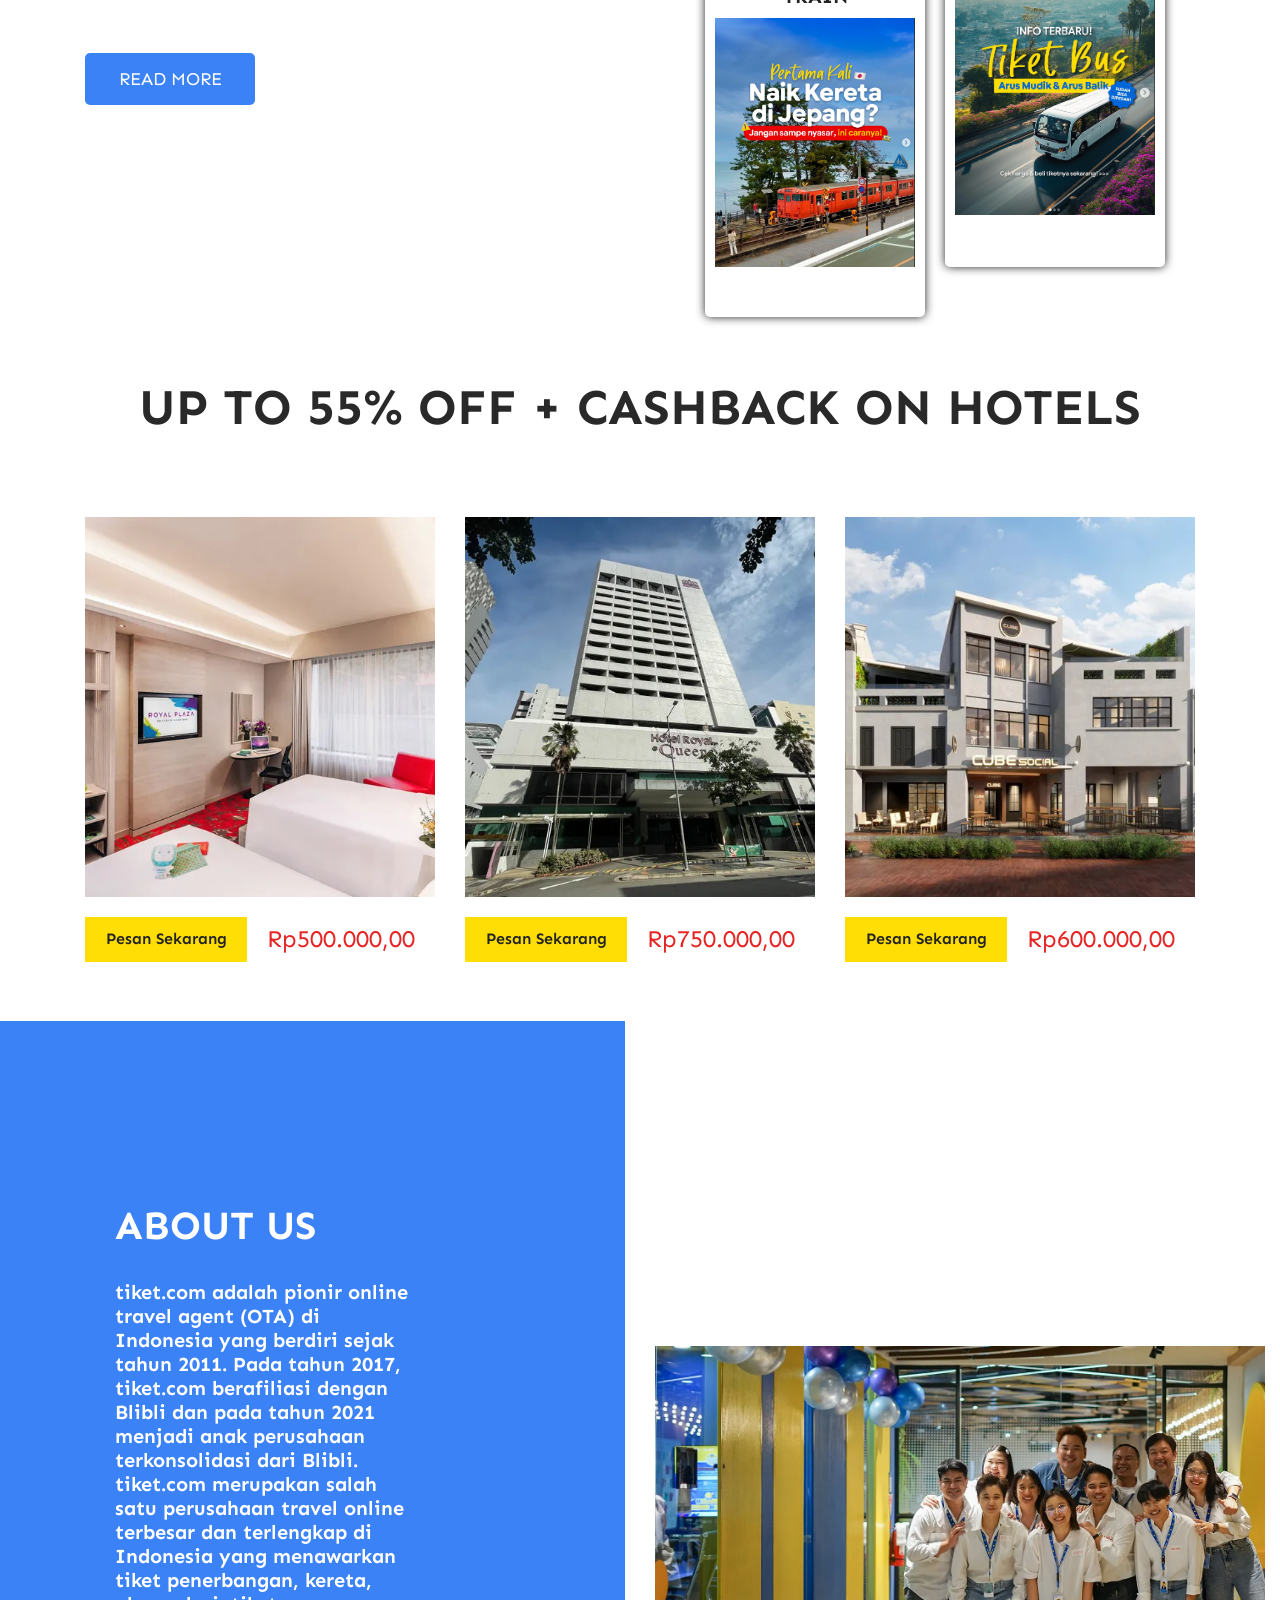
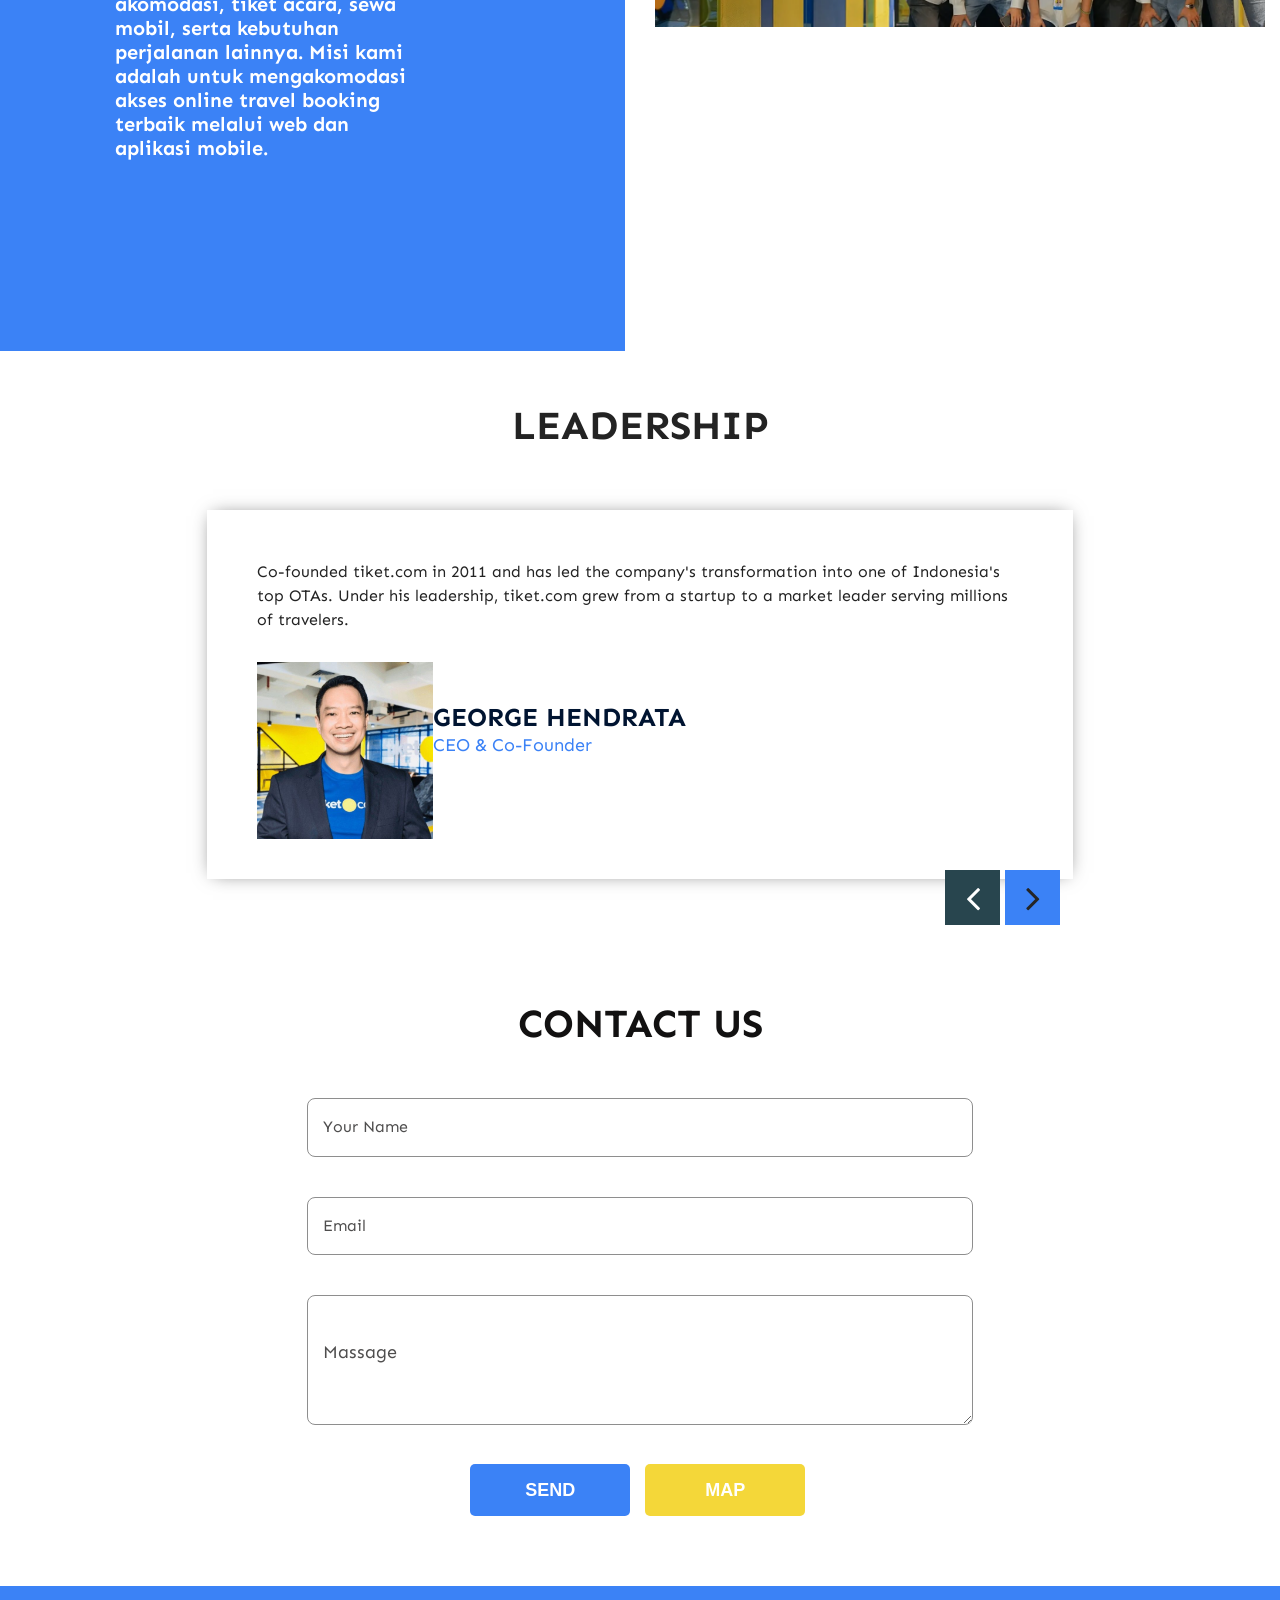
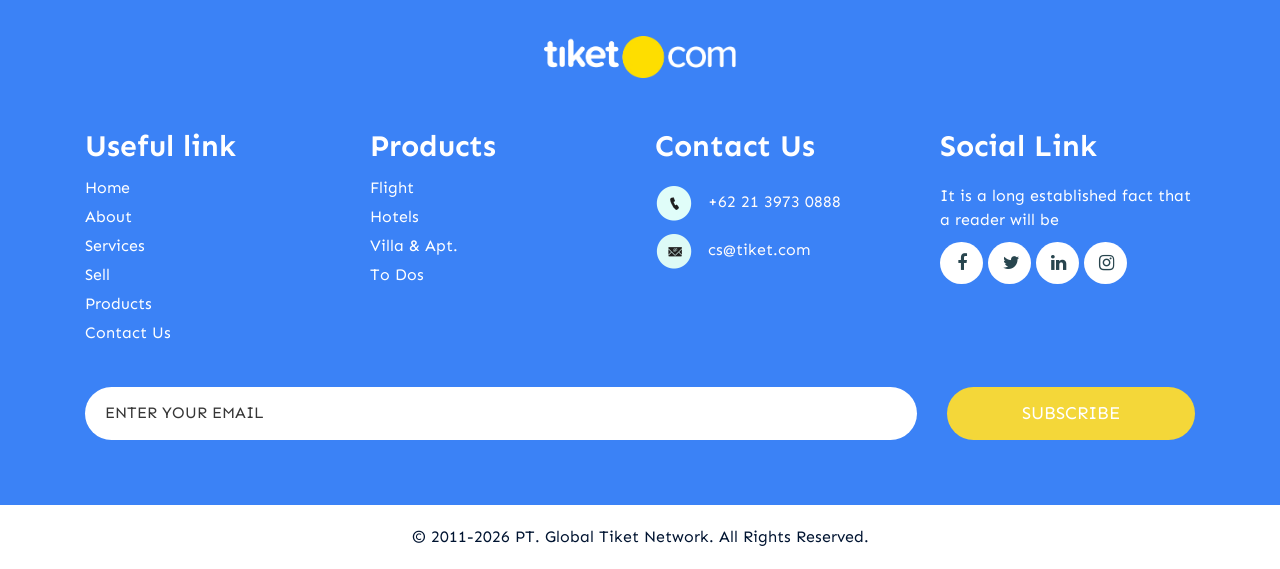
==== commit 9e0d8030: "Correcting Folder path" ====
--- a/5026241171.html
+++ b/5026241171.html
@@ -31,7 +31,7 @@
 </head>
 
 <body>
-    <div class="header_section" style="background-image: url(/images/background.webp);">
+    <div class="header_section" style="background-image: url(images/background.webp); background-size: cover;">
         <div class="container-fluid">
             <nav class="navbar navbar-expand-lg navbar-light bg-light">
                 <a class="navbar-brand" href="index.html"><img src="images/logo-tiket-terang.webp" height="32px"
